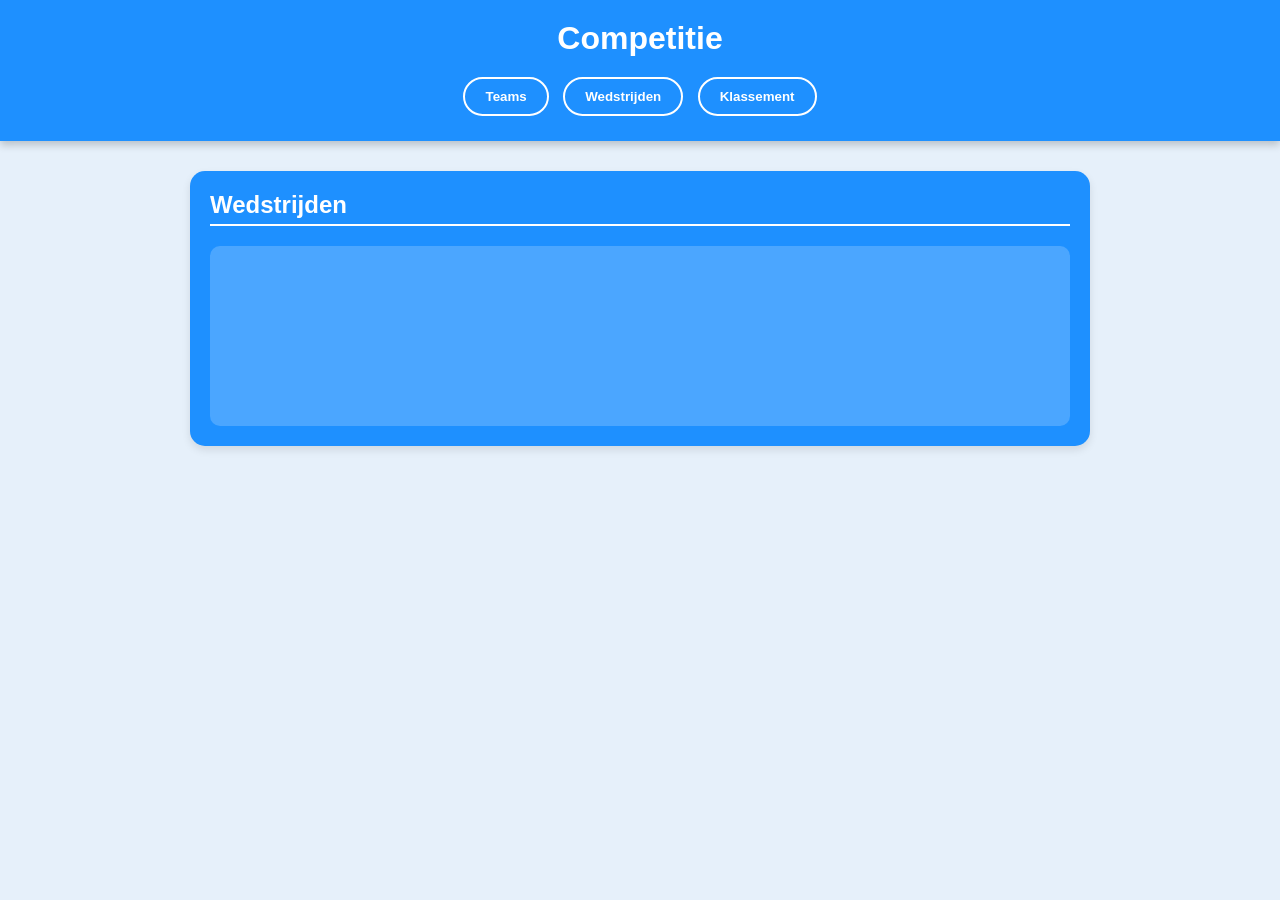
==== matches.html @ 488862f3 "Add initial HTML structure and styles for Team League application" ====
<!DOCTYPE html>
<html lang="nl">
<head>
  <meta charset="UTF-8">
  <title>Team League - Wedstrijden</title>
  <link rel="stylesheet" href="styles.css">
</head>
<body>

<header>
  <h1>Competitie</h1>
  <nav>
    <a href="index.html"><button>Teams</button></a>
    <a href="matches.html"><button>Wedstrijden</button></a>
    <a href="standings.html"><button>Klassement</button></a>
  </nav>
</header>

<main>
  <section>
    <h2>Wedstrijden</h2>
    <div id="matches-container">
      <!-- Wordt later door backend gevuld -->
    </div>
  </section>
</main>
<script src="app.js"></script>
</body>
</html>
---- styles.css ----
/* Algemene stijl */
body {
  margin: 0;
  font-family: 'Arial', sans-serif;
  background: #e6f0fa;
  color: #fff;
}

/* Header */
header {
  background: #1e90ff; /* Één blauwe kleur */
  padding: 20px;
  text-align: center;
  box-shadow: 0 4px 8px rgba(0,0,0,0.2);
}

header h1 {
  margin: 0;
  font-size: 2rem;
}

/* Navigatieknoppen */
nav {
  margin-top: 15px;
}

nav button {
  background: #1e90ff;
  border: 2px solid #fff;
  color: #fff;
  padding: 10px 20px;
  margin: 5px;
  border-radius: 30px;
  cursor: pointer;
  font-weight: bold;
  transition: all 0.3s ease;
}

nav button:hover {
  background: #fff;
  color: #1e90ff;
}

/* Main content */
main {
  max-width: 900px;
  margin: 30px auto;
  padding: 0 20px;
}

/* Secties */
section {
  background: #1e90ff; 
  padding: 20px;
  border-radius: 15px;
  margin-bottom: 30px;
  box-shadow: 0 4px 8px rgba(0,0,0,0.1);
}

/* Titels */
h2 {
  margin-top: 0;
  font-size: 1.5rem;
  border-bottom: 2px solid #fff;
  padding-bottom: 5px;
}

/* Back button */
.back {
  display: inline-block;
  margin-bottom: 15px;
  padding: 8px 12px;
  border-radius: 20px;
  border: none;
  background: #fff;
  color: #1e90ff;
  cursor: pointer;
  font-weight: bold;
  transition: 0.3s;
}

#teams-container p {
    background-color: white;
    color: #1e90ff;
    padding: 12px 15px;
    border-radius: 8px;
    margin-bottom: 10px;
    font-weight: 500;
}

.back:hover {
  background: #cce6ff;
}

/* Containers voor content */
#teams-container, #players-container, #matches-container, #standings-container {
  background: rgba(255,255,255,0.2);
  padding: 15px;
  border-radius: 10px;
  min-height: 150px;
}
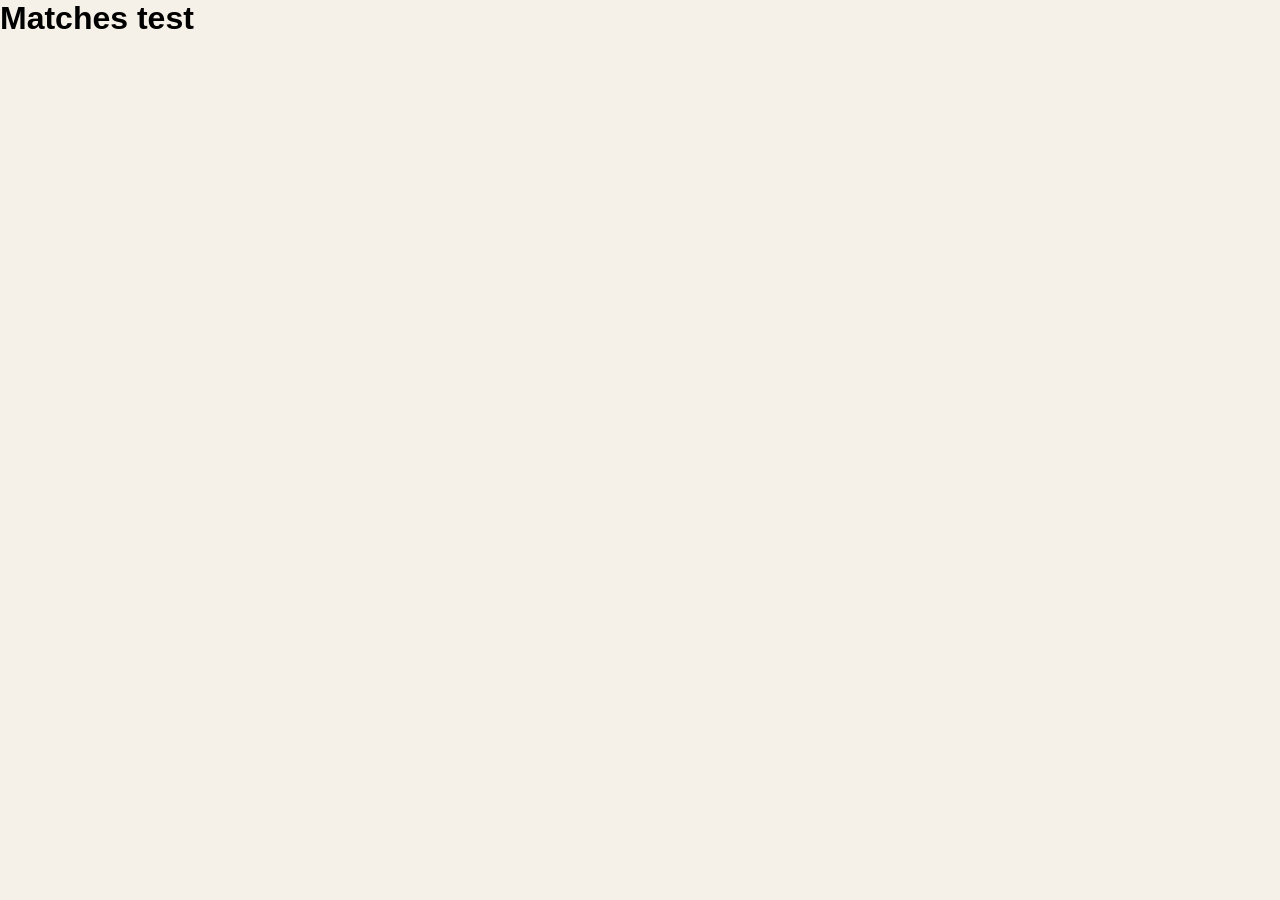
==== commit ddec94f7: "home pagina" ====
--- a/matches.html
+++ b/matches.html
@@ -8,22 +8,19 @@
 <body>
 
 <header>
-  <h1>Competitie</h1>
+  <h1>Matches test</h1>
   <nav>
-    <a href="index.html"><button>Teams</button></a>
-    <a href="matches.html"><button>Wedstrijden</button></a>
-    <a href="standings.html"><button>Klassement</button></a>
+    
   </nav>
 </header>
 
-<main>
+<main>  
   <section>
-    <h2>Wedstrijden</h2>
-    <div id="matches-container">
+    <div id="match-container" >
       <!-- Wordt later door backend gevuld -->
     </div>
   </section>
 </main>
-<script src="app.js"></script>
+<script src="matches.js"></script>
 </body>
 </html>
--- a/styles.css
+++ b/styles.css
@@ -1,101 +1,264 @@
-/* Algemene stijl */
+*, *::before, *::after { box-sizing: border-box; margin: 0; padding: 0; }
+
+:root {
+  --cream: #f5f0e8;
+  --ink: #1a1612;
+  --warm-mid: #8c7b6b;
+  --accent: #c4873c;
+  --accent-light: #e8c99a;
+  --panel: #ffffff;
+  --border: #ddd5c8;
+}
+
+html { height: 100%; }
+
 body {
-  margin: 0;
-  font-family: 'Arial', sans-serif;
-  background: #e6f0fa;
-  color: #fff;
-}
-
-/* Header */
-header {
-  background: #1e90ff; /* Één blauwe kleur */
-  padding: 20px;
-  text-align: center;
-  box-shadow: 0 4px 8px rgba(0,0,0,0.2);
-}
-
-header h1 {
-  margin: 0;
-  font-size: 2rem;
-}
-
-/* Navigatieknoppen */
-nav {
-  margin-top: 15px;
-}
-
-nav button {
-  background: #1e90ff;
-  border: 2px solid #fff;
-  color: #fff;
-  padding: 10px 20px;
-  margin: 5px;
-  border-radius: 30px;
-  cursor: pointer;
-  font-weight: bold;
-  transition: all 0.3s ease;
-}
-
-nav button:hover {
-  background: #fff;
-  color: #1e90ff;
-}
-
-/* Main content */
-main {
-  max-width: 900px;
-  margin: 30px auto;
-  padding: 0 20px;
-}
-
-/* Secties */
-section {
-  background: #1e90ff; 
-  padding: 20px;
-  border-radius: 15px;
-  margin-bottom: 30px;
-  box-shadow: 0 4px 8px rgba(0,0,0,0.1);
-}
-
-/* Titels */
-h2 {
-  margin-top: 0;
-  font-size: 1.5rem;
-  border-bottom: 2px solid #fff;
-  padding-bottom: 5px;
-}
-
-/* Back button */
-.back {
-  display: inline-block;
-  margin-bottom: 15px;
-  padding: 8px 12px;
-  border-radius: 20px;
-  border: none;
-  background: #fff;
-  color: #1e90ff;
-  cursor: pointer;
-  font-weight: bold;
-  transition: 0.3s;
-}
-
-#teams-container p {
-    background-color: white;
-    color: #1e90ff;
-    padding: 12px 15px;
-    border-radius: 8px;
-    margin-bottom: 10px;
-    font-weight: 500;
-}
-
-.back:hover {
-  background: #cce6ff;
-}
-
-/* Containers voor content */
-#teams-container, #players-container, #matches-container, #standings-container {
-  background: rgba(255,255,255,0.2);
-  padding: 15px;
-  border-radius: 10px;
-  min-height: 150px;
+  min-height: 100vh;
+  display: flex;
+  font-family: 'DM Sans', sans-serif;
+  background-color: var(--cream);
+}
+
+/* ── Left visual panel ────────────────────── */
+.visual {
+  flex: 1;
+  position: sticky;
+  top: 0;
+  height: 100vh;
+  background: var(--ink);
+  overflow: hidden;
+  display: flex;
+  align-items: flex-end;
+  padding: 3rem;
+}
+
+.visual-bg {
+  position: absolute; inset: 0;
+  background:
+    radial-gradient(ellipse 60% 70% at 30% 20%, #3a2e1e 0%, transparent 70%),
+    radial-gradient(ellipse 80% 60% at 70% 80%, #2a1f12 0%, transparent 60%),
+    linear-gradient(160deg, #1a1612 0%, #2d2218 50%, #1a1612 100%);
+}
+
+.visual-svg { position: absolute; inset: 0; width: 100%; height: 100%; opacity: 0.18; }
+
+.visual-grain {
+  position: absolute; inset: 0;
+  background-image: url("data:image/svg+xml,%3Csvg viewBox='0 0 200 200' xmlns='http://www.w3.org/2000/svg'%3E%3Cfilter id='n'%3E%3CfeTurbulence type='fractalNoise' baseFrequency='0.75' numOctaves='4' stitchTiles='stitch'/%3E%3C/filter%3E%3Crect width='100%25' height='100%25' filter='url(%23n)' opacity='1'/%3E%3C/svg%3E");
+  background-size: 200px 200px; opacity: 0.06; mix-blend-mode: overlay;
+}
+
+.accent-orb { position: absolute; border-radius: 50%; filter: blur(80px); pointer-events: none; }
+
+.orb-1 {
+  width: 300px; height: 300px;
+  background: var(--accent);
+  top: -80px; left: -60px;
+  opacity: 0.15;
+  animation: breathe 8s ease-in-out infinite;
+}
+
+.orb-2 {
+  width: 200px; height: 200px;
+  background: #7a5c2e;
+  bottom: 80px; right: 40px;
+  opacity: 0.2;
+  animation: breathe 11s ease-in-out infinite reverse;
+}
+
+@keyframes breathe {
+  0%, 100% { transform: scale(1); opacity: 0.15; }
+  50%       { transform: scale(1.15); opacity: 0.25; }
+}
+
+.visual-text { position: relative; z-index: 2; animation: fadeUp 1s ease both; }
+
+.brand-name {
+  font-family: 'Cormorant Garamond', serif;
+  font-size: clamp(2.8rem, 5vw, 4.5rem);
+  font-weight: 300; color: var(--cream);
+  line-height: 1.05; letter-spacing: -0.01em;
+}
+.brand-name em { font-style: italic; color: var(--accent-light); }
+
+.brand-tagline {
+  margin-top: 1rem; font-size: 0.8rem;
+  font-weight: 300; letter-spacing: 0.2em;
+  text-transform: uppercase; color: var(--warm-mid);
+}
+
+/* ── Right content panel ──────────────────── */
+.content-panel {
+  width: min(700px, 100%);
+  display: flex; flex-direction: column;
+  padding: clamp(2rem, 5vw, 4rem) clamp(2rem, 6vw, 5rem);
+  background: var(--panel); position: relative; z-index: 1;
+  box-shadow: -20px 0 80px rgba(26,22,18,0.12);
+  animation: slideIn 0.8s cubic-bezier(0.22, 1, 0.36, 1) both;
+}
+
+@keyframes slideIn { from { transform: translateX(40px); opacity: 0; } to { transform: translateX(0); opacity: 1; } }
+@keyframes fadeUp  { from { transform: translateY(24px); opacity: 0; } to { transform: translateY(0);   opacity: 1; } }
+
+.corner-deco {
+  position: absolute; top: 2rem; right: 2rem;
+  width: 48px; height: 48px;
+  border-top: 1.5px solid var(--border);
+  border-right: 1.5px solid var(--border);
+  opacity: 0.6;
+}
+
+/* ── Page header ──────────────────────────── */
+.page-header { padding-top: 1rem; margin-bottom: 2.2rem; animation: fadeUp 0.9s 0.15s ease both; }
+
+.page-eyebrow {
+  font-size: 0.7rem; font-weight: 500;
+  letter-spacing: 0.22em; text-transform: uppercase;
+  color: var(--accent); margin-bottom: 0.6rem;
+}
+
+.page-title {
+  font-family: 'Cormorant Garamond', serif;
+  font-size: clamp(2rem, 3.5vw, 2.8rem);
+  font-weight: 300; color: var(--ink); line-height: 1.1;
+}
+.page-title em { font-style: italic; }
+
+.page-subtitle { margin-top: 0.6rem; font-size: 0.85rem; color: var(--warm-mid); font-weight: 300; }
+
+/* ── Toolbar ──────────────────────────────── */
+.toolbar { display: flex; gap: 0.8rem; margin-bottom: 0.8rem; animation: fadeUp 0.9s 0.2s ease both; }
+
+.search-wrap { flex: 1; position: relative; }
+
+.search-wrap svg {
+  position: absolute; left: 0.9rem; top: 50%;
+  transform: translateY(-50%); width: 16px; height: 16px;
+  color: var(--warm-mid); pointer-events: none;
+}
+
+.search-input {
+  width: 100%; padding: 0.75rem 1rem 0.75rem 2.5rem;
+  border: 1.5px solid var(--border); border-radius: 6px;
+  background: var(--cream); font-family: 'DM Sans', sans-serif;
+  font-size: 0.875rem; color: var(--ink); outline: none;
+  transition: border-color 0.2s, box-shadow 0.2s, background 0.2s;
+}
+.search-input::placeholder { color: #c0b5a8; }
+.search-input:focus {
+  border-color: var(--accent); background: #fff;
+  box-shadow: 0 0 0 4px rgba(196,135,60,0.1);
+}
+
+/* ── Team count label ─────────────────────── */
+.team-count {
+  font-size: 0.72rem; color: var(--warm-mid);
+  margin-bottom: 1.2rem; animation: fadeUp 0.9s 0.28s ease both; min-height: 1em;
+}
+.team-count strong { color: var(--accent); }
+
+/* ── Teams grid ───────────────────────────── */
+.teams-grid {
+  display: grid;
+  grid-template-columns: repeat(auto-fill, minmax(270px, 1fr));
+  gap: 1rem;
+  animation: fadeUp 0.9s 0.3s ease both;
+}
+
+/* ── Team card ────────────────────────────── */
+.team-card {
+  display: flex; flex-direction: column;
+  border: 1.5px solid var(--border); border-radius: 10px;
+  background: var(--cream); overflow: hidden;
+  cursor: pointer; text-decoration: none; color: inherit;
+  transition: border-color 0.2s, background 0.2s, transform 0.2s, box-shadow 0.2s;
+}
+.team-card:hover {
+  border-color: var(--accent); background: #fff;
+  transform: translateY(-3px);
+  box-shadow: 0 8px 28px rgba(196,135,60,0.12);
+}
+
+.card-banner {
+  height: 88px; position: relative;
+  display: flex; align-items: center; justify-content: center;
+  overflow: hidden;
+}
+.card-banner::after {
+  content: '';
+  position: absolute; inset: 0;
+  background: repeating-linear-gradient(
+    -45deg,
+    transparent, transparent 8px,
+    rgba(255,255,255,0.05) 8px, rgba(255,255,255,0.05) 16px
+  );
+}
+
+.shirt-wrap { position: relative; z-index: 1; display: flex; align-items: center; justify-content: center; }
+
+.card-initials {
+  position: absolute; z-index: 0;
+  font-family: 'Cormorant Garamond', serif;
+  font-size: 2.2rem; font-weight: 300;
+  color: rgba(255,255,255,0.18);
+  letter-spacing: 0.04em;
+  user-select: none;
+}
+
+.card-body { padding: 1rem 1.2rem 1.2rem; flex: 1; display: flex; flex-direction: column; gap: 0.45rem; }
+
+.team-name { font-size: 1rem; font-weight: 500; color: var(--ink); white-space: nowrap; overflow: hidden; text-overflow: ellipsis; }
+
+.team-meta { display: flex; flex-wrap: wrap; gap: 0.45rem 0.8rem; }
+
+.meta-pill { display: flex; align-items: center; gap: 0.3rem; font-size: 0.7rem; color: var(--warm-mid); }
+.meta-pill svg { width: 11px; height: 11px; flex-shrink: 0; }
+
+.card-divider { height: 1px; background: var(--border); margin: 0.3rem 0; }
+
+.card-footer { display: flex; align-items: center; justify-content: space-between; }
+
+.players-label { font-size: 0.65rem; text-transform: uppercase; letter-spacing: 0.1em; color: var(--warm-mid); }
+.players-count { font-family: 'Cormorant Garamond', serif; font-size: 1.4rem; font-weight: 300; color: var(--ink); line-height: 1; }
+
+.card-arrow { color: var(--border); transition: color 0.2s, transform 0.2s; }
+.team-card:hover .card-arrow { color: var(--accent); transform: translateX(3px); }
+
+/* ── Loading ──────────────────────────────── */
+.loading-state {
+  grid-column: 1 / -1;
+  display: flex; flex-direction: column; align-items: center;
+  padding: 4rem 2rem; gap: 1rem;
+}
+.spinner {
+  width: 36px; height: 36px;
+  border: 2px solid var(--border);
+  border-top-color: var(--accent);
+  border-radius: 50%;
+  animation: spin 0.8s linear infinite;
+}
+@keyframes spin { to { transform: rotate(360deg); } }
+.loading-text { font-size: 0.78rem; color: var(--warm-mid); letter-spacing: 0.12em; text-transform: uppercase; }
+
+/* ── Error ────────────────────────────────── */
+.error-state {
+  grid-column: 1 / -1;
+  padding: 2.5rem; border: 1.5px dashed var(--border);
+  border-radius: 10px; text-align: center; display: none;
+}
+.error-state p { font-family: 'Cormorant Garamond', serif; font-size: 1.3rem; font-weight: 300; color: var(--warm-mid); }
+.error-state span { display: block; margin-top: 0.4rem; font-size: 0.75rem; color: #c0b5a8; }
+.error-state code { display: inline-block; margin-top: 0.6rem; font-size: 0.7rem; color: #b8ac9f; font-family: monospace; background: var(--cream); padding: 0.3rem 0.7rem; border-radius: 4px; }
+
+/* ── Empty search ─────────────────────────── */
+.empty-state { padding: 3rem 2rem; text-align: center; display: none; }
+.empty-state p { font-family: 'Cormorant Garamond', serif; font-size: 1.4rem; font-weight: 300; color: var(--warm-mid); }
+.empty-state span { display: block; margin-top: 0.4rem; font-size: 0.8rem; color: #c0b5a8; }
+
+/* ── Responsive ───────────────────────────── */
+@media (max-width: 700px) {
+  body { flex-direction: column; }
+  .visual { display: none; }
+  .content-panel { width: 100%; min-height: 100vh; box-shadow: none; }
+  .teams-grid { grid-template-columns: 1fr; }
 }
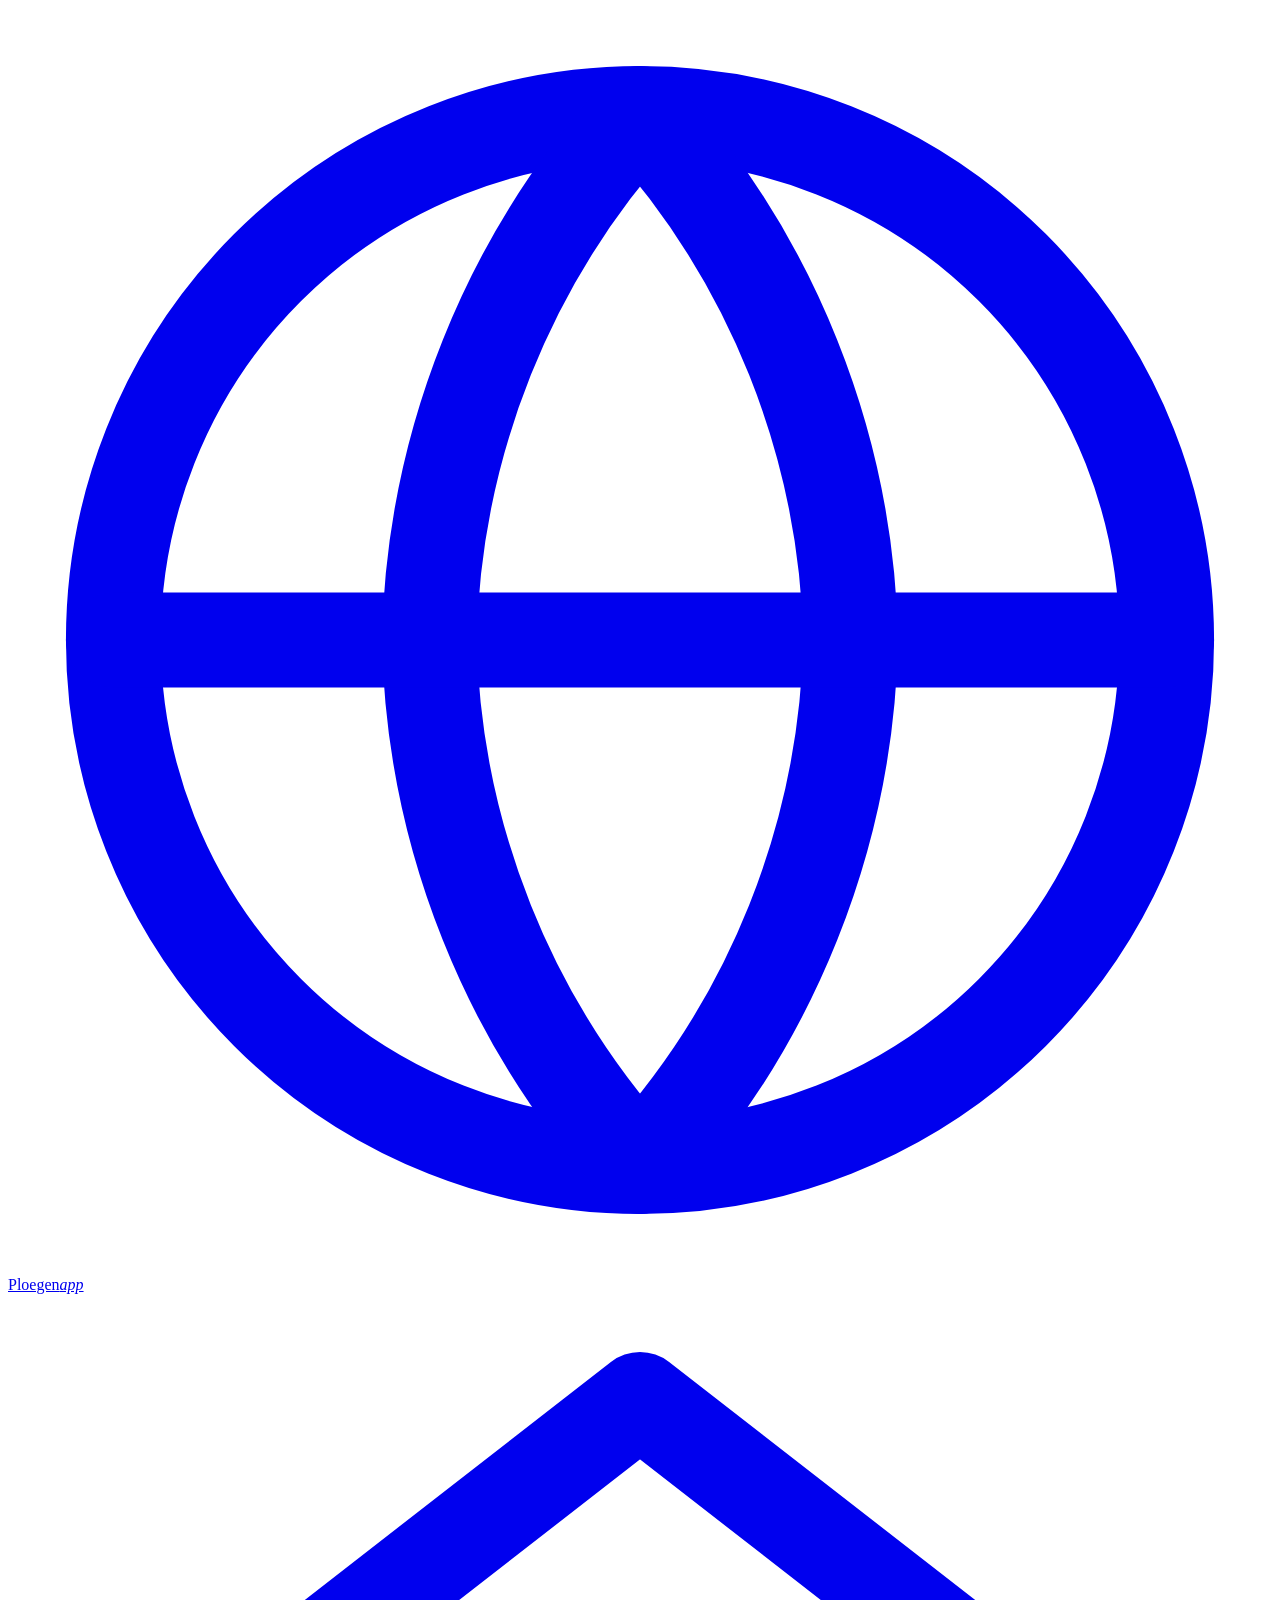
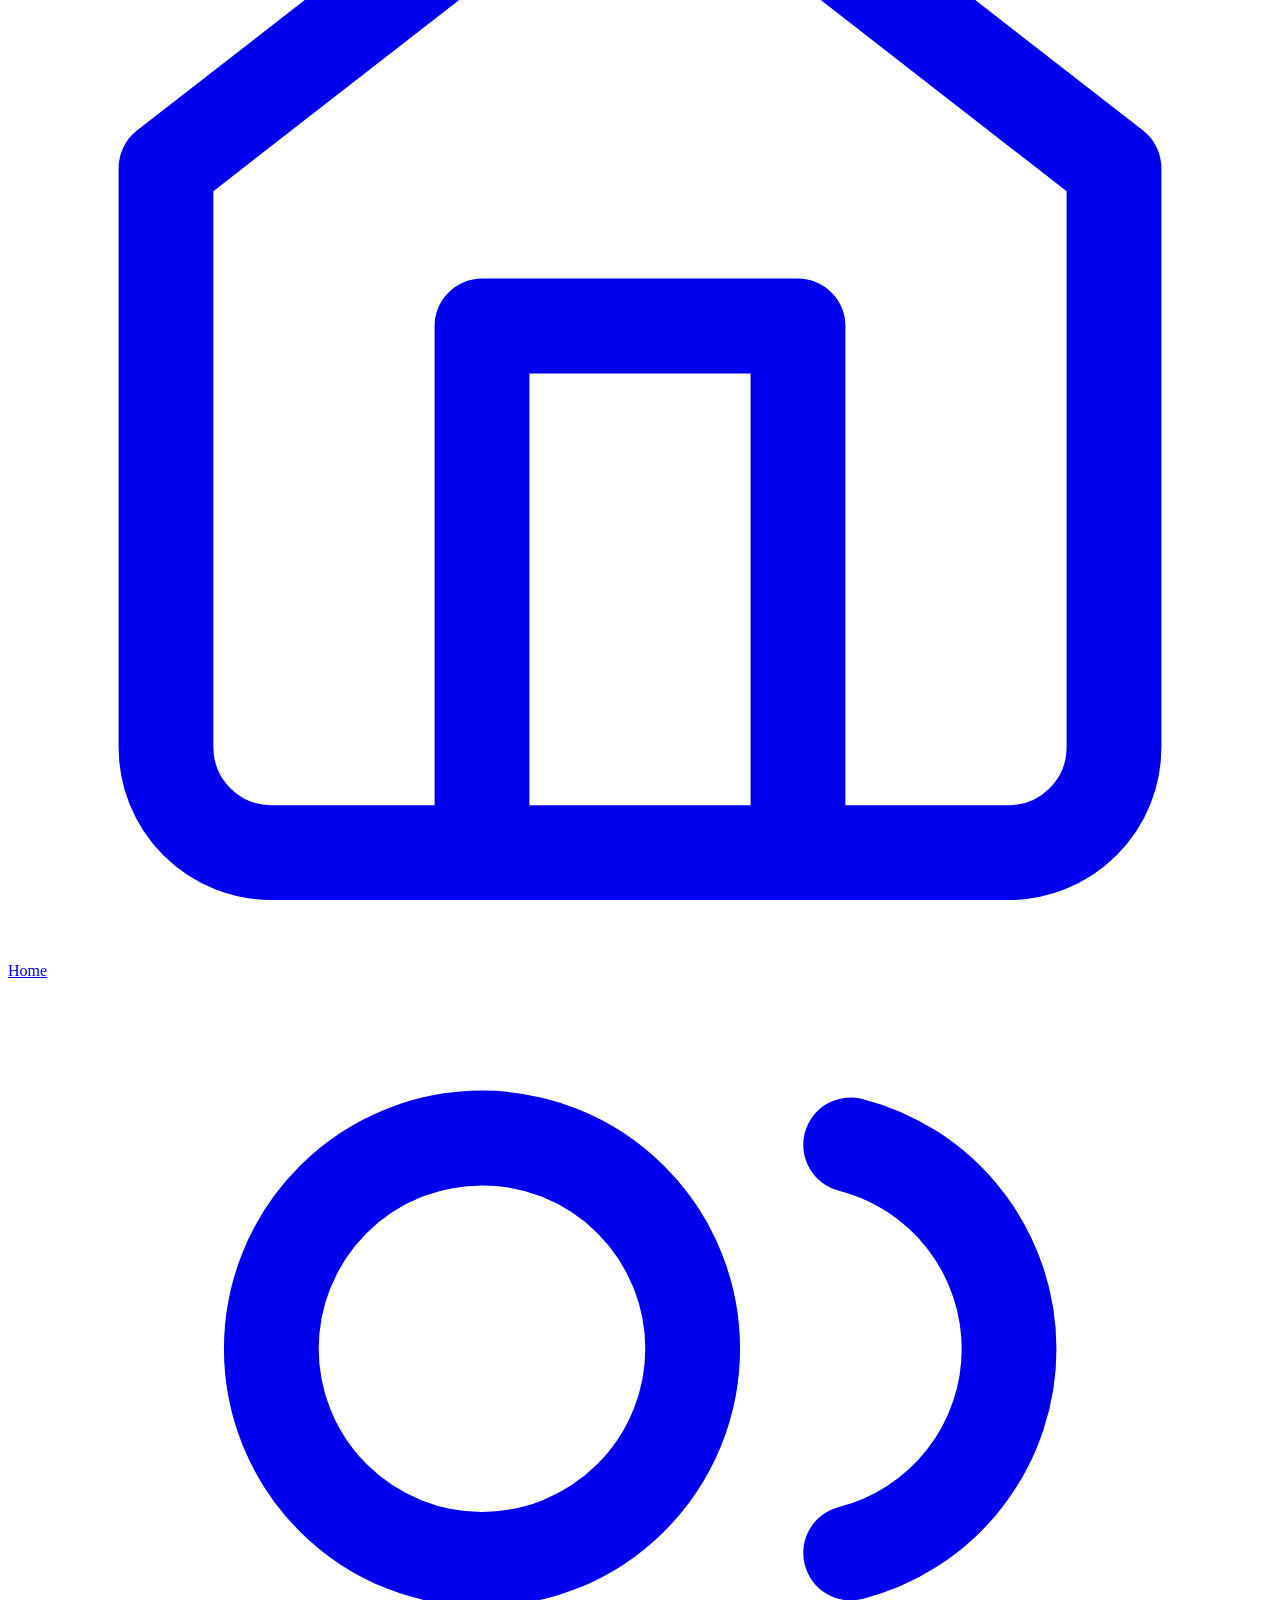
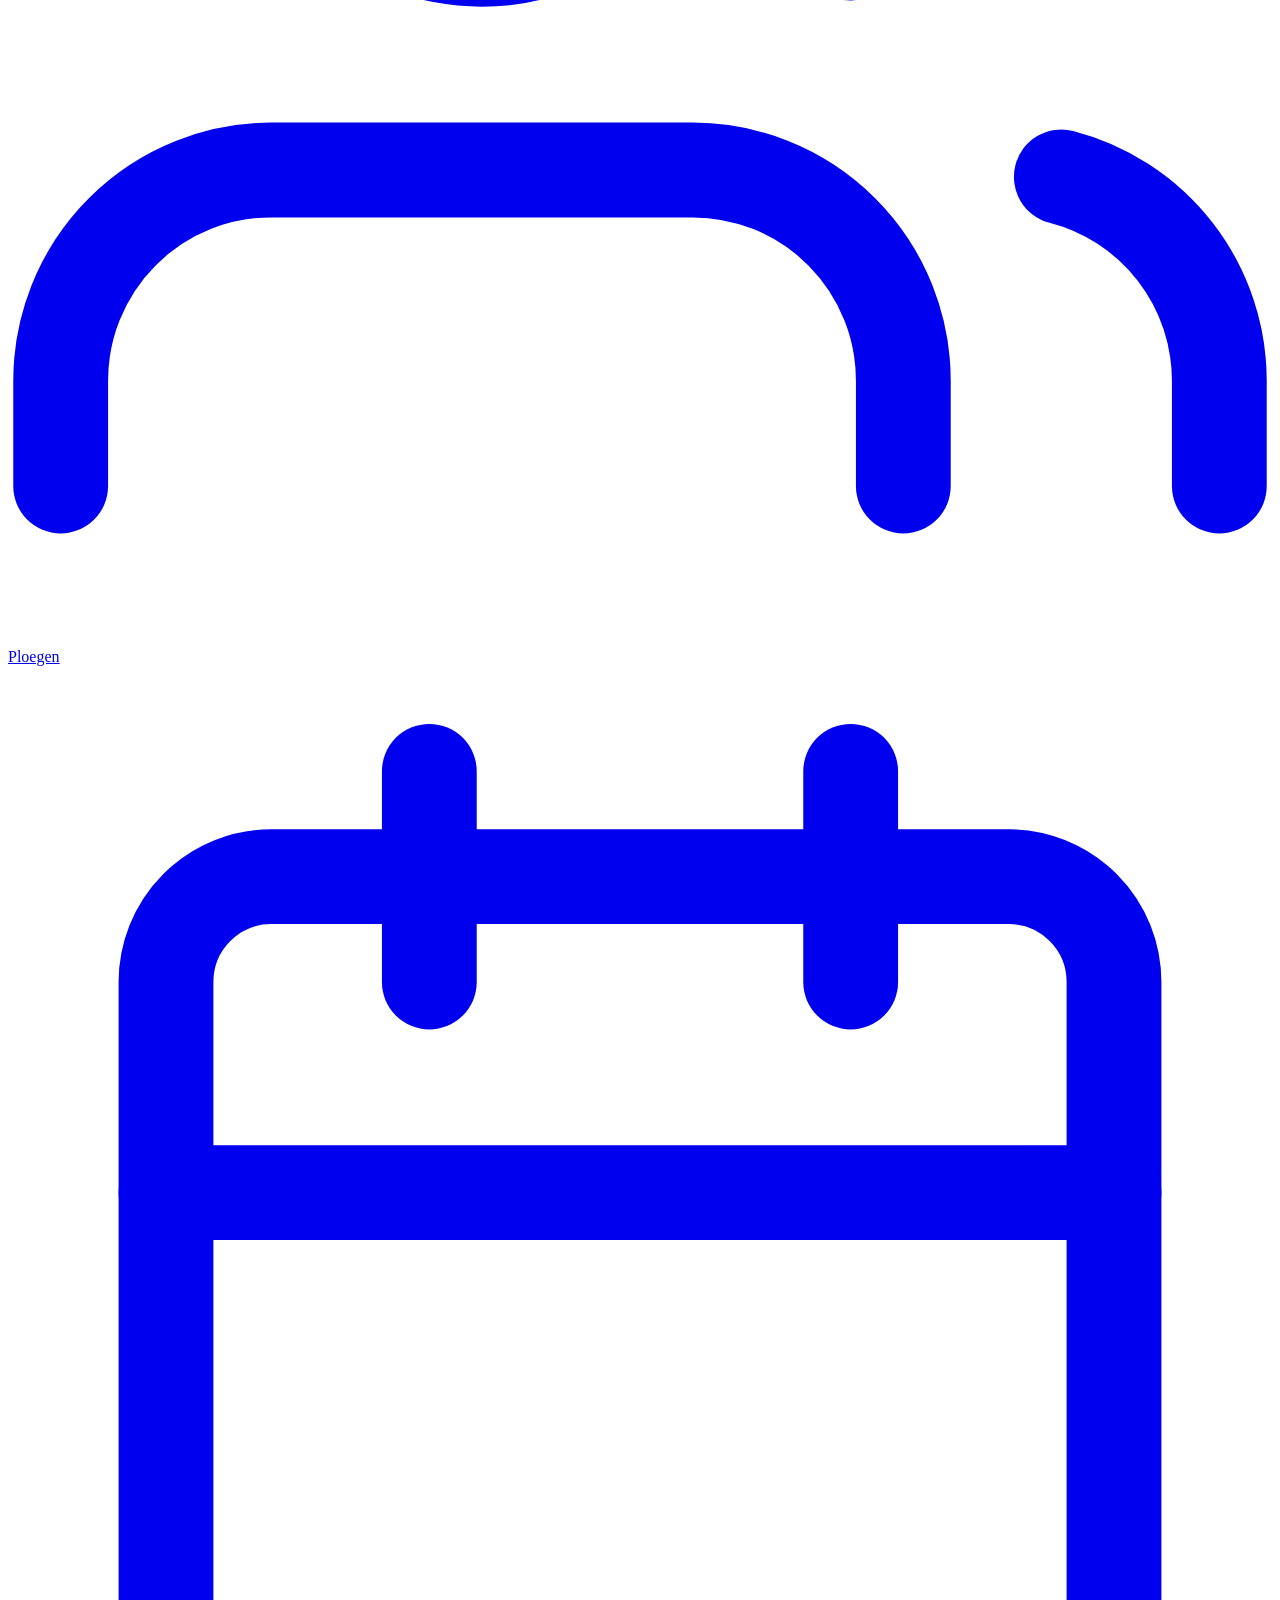
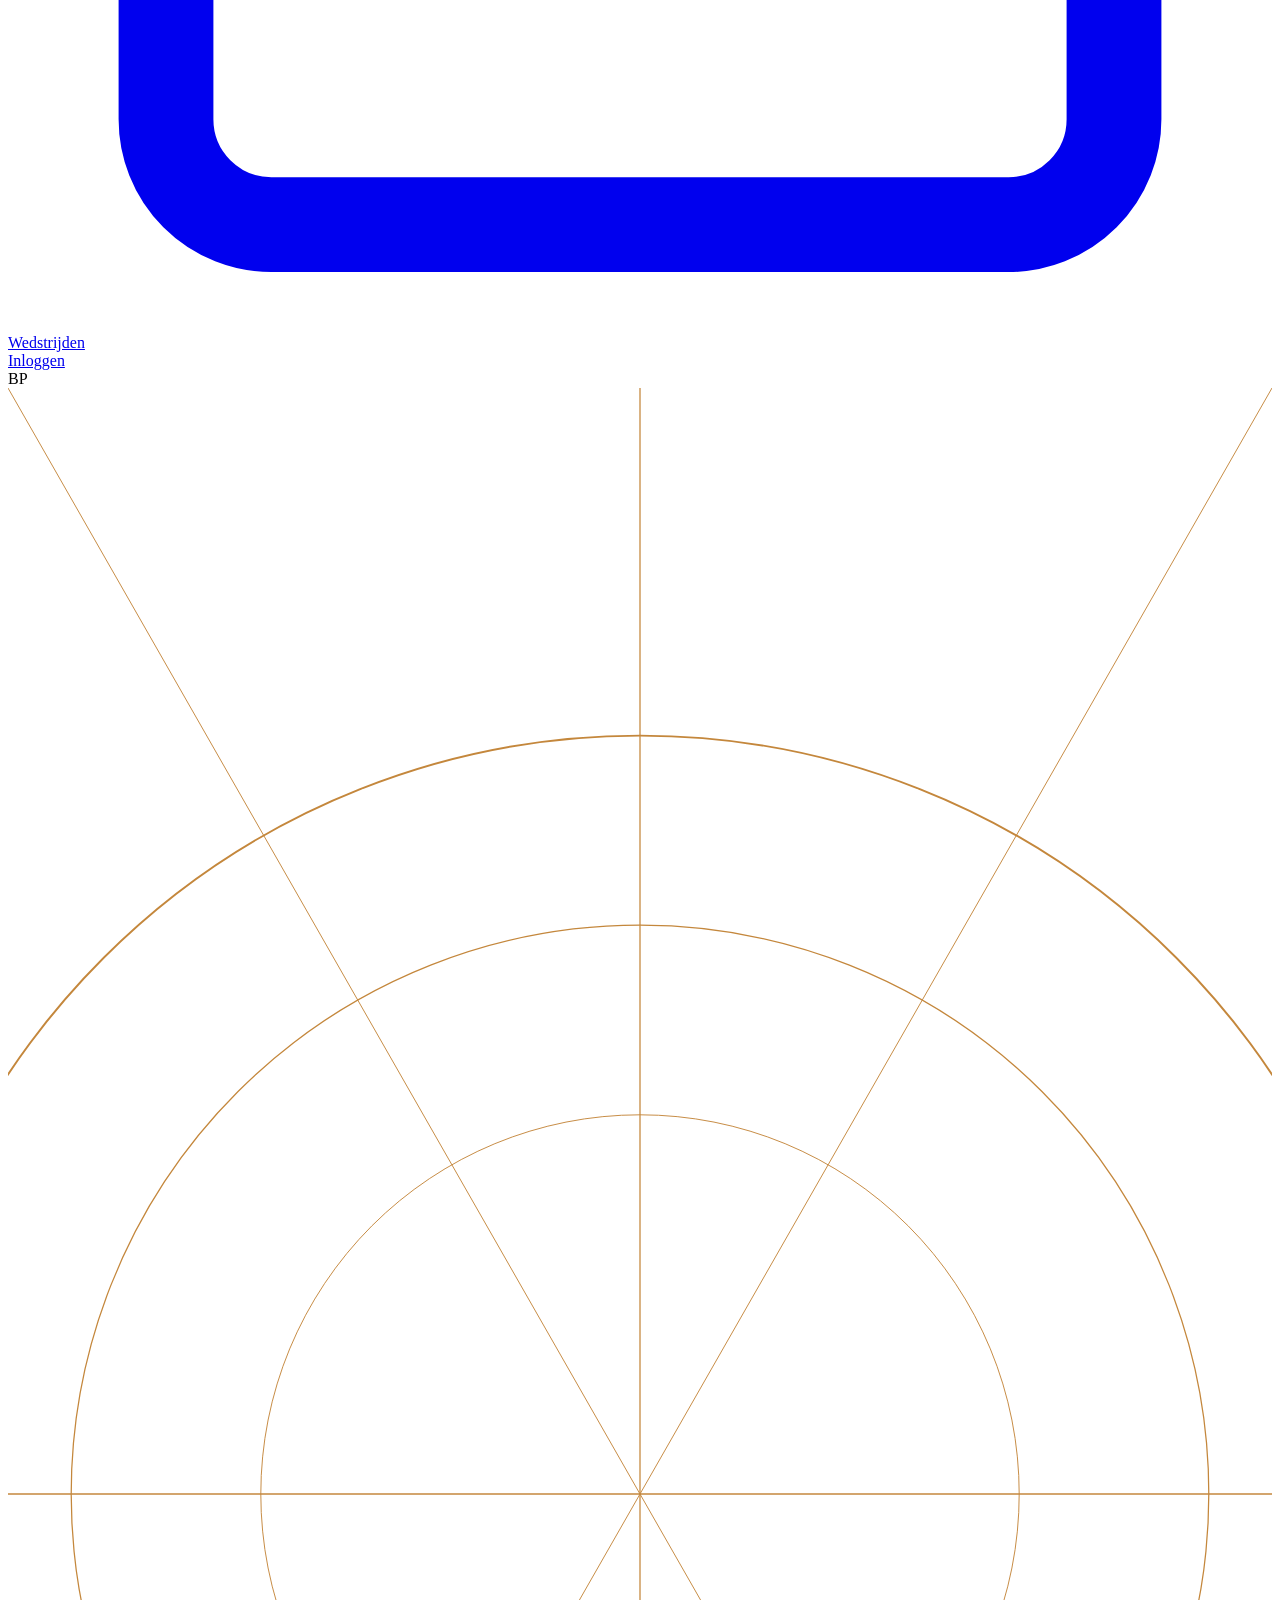
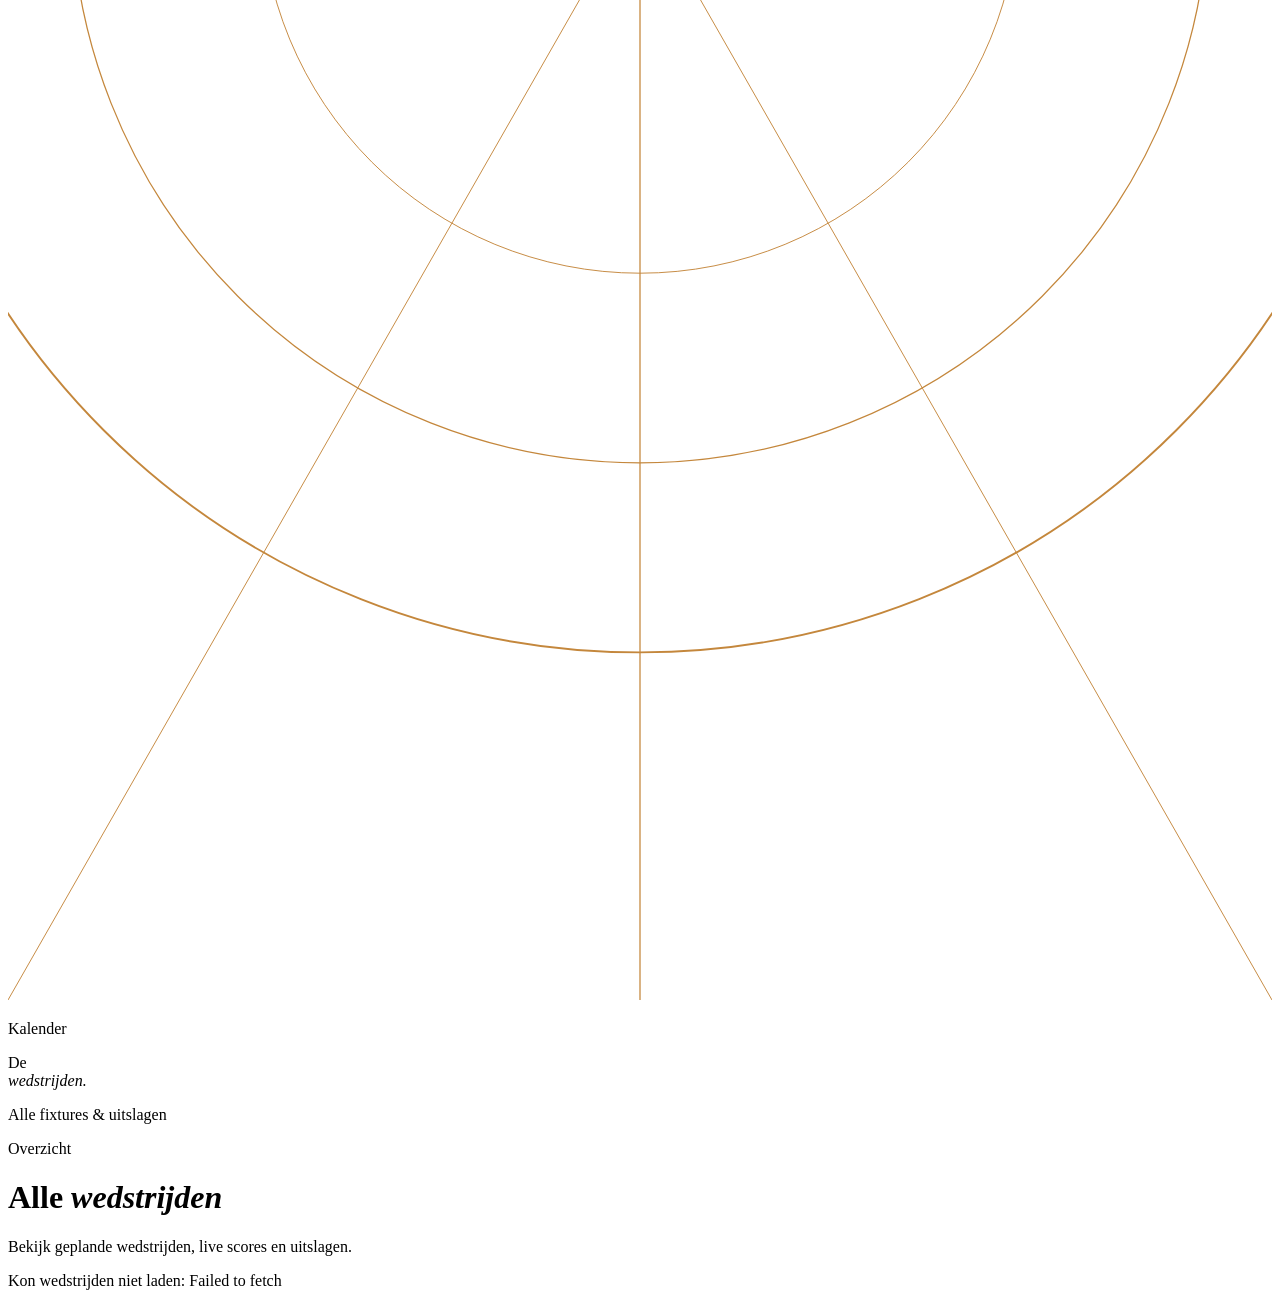
==== commit 870461d2: "spelers" ====
--- a/matches.html
+++ b/matches.html
@@ -1,26 +1,117 @@
 <!DOCTYPE html>
 <html lang="nl">
 <head>
-  <meta charset="UTF-8">
-  <title>Team League - Wedstrijden</title>
-  <link rel="stylesheet" href="styles.css">
+  <meta charset="UTF-8" />
+  <meta name="viewport" content="width=device-width, initial-scale=1.0"/>
+  <title>Wedstrijden</title>
+  <link href="https://fonts.googleapis.com/css2?family=Cormorant+Garamond:ital,wght@0,300;0,400;1,300&family=DM+Sans:wght@300;400;500&display=swap" rel="stylesheet"/>
+  <link rel="stylesheet" href="home.css"/>
+  <link rel="stylesheet" href="matches.css"/>
 </head>
 <body>
 
-<header>
-  <h1>Matches test</h1>
-  <nav>
-    
-  </nav>
-</header>
+  <!-- ══════════════════ TOPBAR ══════════════════ -->
+  <header class="topbar">
+    <a href="index.html" class="topbar-logo">
+      <div class="topbar-logo-icon">
+        <svg viewBox="0 0 24 24" fill="none" stroke="currentColor" stroke-width="1.8" stroke-linecap="round" stroke-linejoin="round">
+          <circle cx="12" cy="12" r="10"/>
+          <path d="M12 2a15.3 15.3 0 0 1 4 10 15.3 15.3 0 0 1-4 10 15.3 15.3 0 0 1-4-10 15.3 15.3 0 0 1 4-10z"/>
+          <path d="M2 12h20"/>
+        </svg>
+      </div>
+      <span class="topbar-logo-name">Ploegen<em>app</em></span>
+    </a>
 
-<main>  
-  <section>
-    <div id="match-container" >
-      <!-- Wordt later door backend gevuld -->
+    <div class="topbar-divider"></div>
+
+    <nav class="topbar-nav">
+      <a href="index.html" class="nav-link">
+        <svg viewBox="0 0 24 24" fill="none" stroke="currentColor" stroke-width="1.8" stroke-linecap="round" stroke-linejoin="round">
+          <path d="M3 9l9-7 9 7v11a2 2 0 0 1-2 2H5a2 2 0 0 1-2-2z"/>
+          <polyline points="9 22 9 12 15 12 15 22"/>
+        </svg>
+        Home
+      </a>
+      <a href="teams.html" class="nav-link">
+        <svg viewBox="0 0 24 24" fill="none" stroke="currentColor" stroke-width="1.8" stroke-linecap="round" stroke-linejoin="round">
+          <path d="M17 21v-2a4 4 0 0 0-4-4H5a4 4 0 0 0-4 4v2"/>
+          <circle cx="9" cy="7" r="4"/>
+          <path d="M23 21v-2a4 4 0 0 0-3-3.87"/>
+          <path d="M16 3.13a4 4 0 0 1 0 7.75"/>
+        </svg>
+        Ploegen
+      </a>
+      <a href="matches.html" class="nav-link active">
+        <svg viewBox="0 0 24 24" fill="none" stroke="currentColor" stroke-width="1.8" stroke-linecap="round" stroke-linejoin="round">
+          <rect x="3" y="4" width="18" height="18" rx="2"/>
+          <line x1="16" y1="2" x2="16" y2="6"/>
+          <line x1="8" y1="2" x2="8" y2="6"/>
+          <line x1="3" y1="10" x2="21" y2="10"/>
+        </svg>
+        Wedstrijden
+      </a>
+      <!-- NIEUWE TAB: kopieer een <a> blok, pas href + icoon + label aan -->
+    </nav>
+
+    <div class="topbar-right">
+      <a href="login.html" class="topbar-login-btn">Inloggen</a>
+      <div class="topbar-avatar" title="Profiel">BP</div>
     </div>
-  </section>
-</main>
-<script src="matches.js"></script>
+  </header>
+
+  <!-- ══════════════════ PAGE ══════════════════ -->
+  <div class="page-wrapper">
+    <div class="page-body">
+
+      <!-- Left deco panel -->
+      <div class="deco-panel">
+        <div class="deco-bg"></div>
+        <div class="deco-grain"></div>
+        <div class="deco-orb deco-orb-1"></div>
+        <div class="deco-orb deco-orb-2"></div>
+
+        <svg class="deco-svg" viewBox="0 0 400 700" preserveAspectRatio="xMidYMid slice" fill="none" xmlns="http://www.w3.org/2000/svg">
+          <circle cx="200" cy="350" r="240" stroke="#c4873c" stroke-width="0.6"/>
+          <circle cx="200" cy="350" r="180" stroke="#c4873c" stroke-width="0.4"/>
+          <circle cx="200" cy="350" r="120" stroke="#c4873c" stroke-width="0.3"/>
+          <line x1="0"   y1="350" x2="400" y2="350" stroke="#c4873c" stroke-width="0.4"/>
+          <line x1="200" y1="0"   x2="200" y2="700" stroke="#c4873c" stroke-width="0.4"/>
+          <line x1="0"   y1="0"   x2="400" y2="700" stroke="#c4873c" stroke-width="0.3"/>
+          <line x1="400" y1="0"   x2="0"   y2="700" stroke="#c4873c" stroke-width="0.3"/>
+        </svg>
+
+        <div class="deco-text">
+          <p class="deco-eyebrow">Kalender</p>
+          <div class="deco-title">De<br/><em>wedstrijden.</em></div>
+          <p class="deco-subtitle">Alle fixtures & uitslagen</p>
+        </div>
+      </div>
+
+      <!-- Content -->
+      <main class="content-panel">
+        <div class="corner-deco"></div>
+
+        <div class="page-header">
+          <p class="page-eyebrow">Overzicht</p>
+          <h1 class="page-title">Alle <em>wedstrijden</em></h1>
+          <p class="page-subtitle">Bekijk geplande wedstrijden, live scores en uitslagen.</p>
+        </div>
+
+        
+        <!-- Match cards injected here by JS -->
+        <div class="match-list" id="match-container"></div>
+
+        <!-- Empty state -->
+        <div class="state-box state-empty" id="match-empty" style="display:none;">
+          <p>Geen wedstrijden gevonden<em>.</em></p>
+          <span>Probeer een andere zoekterm of filter</span>
+        </div>
+
+      </main>
+    </div>
+  </div>
+
+  <script src="matches.js"></script>
 </body>
 </html>
